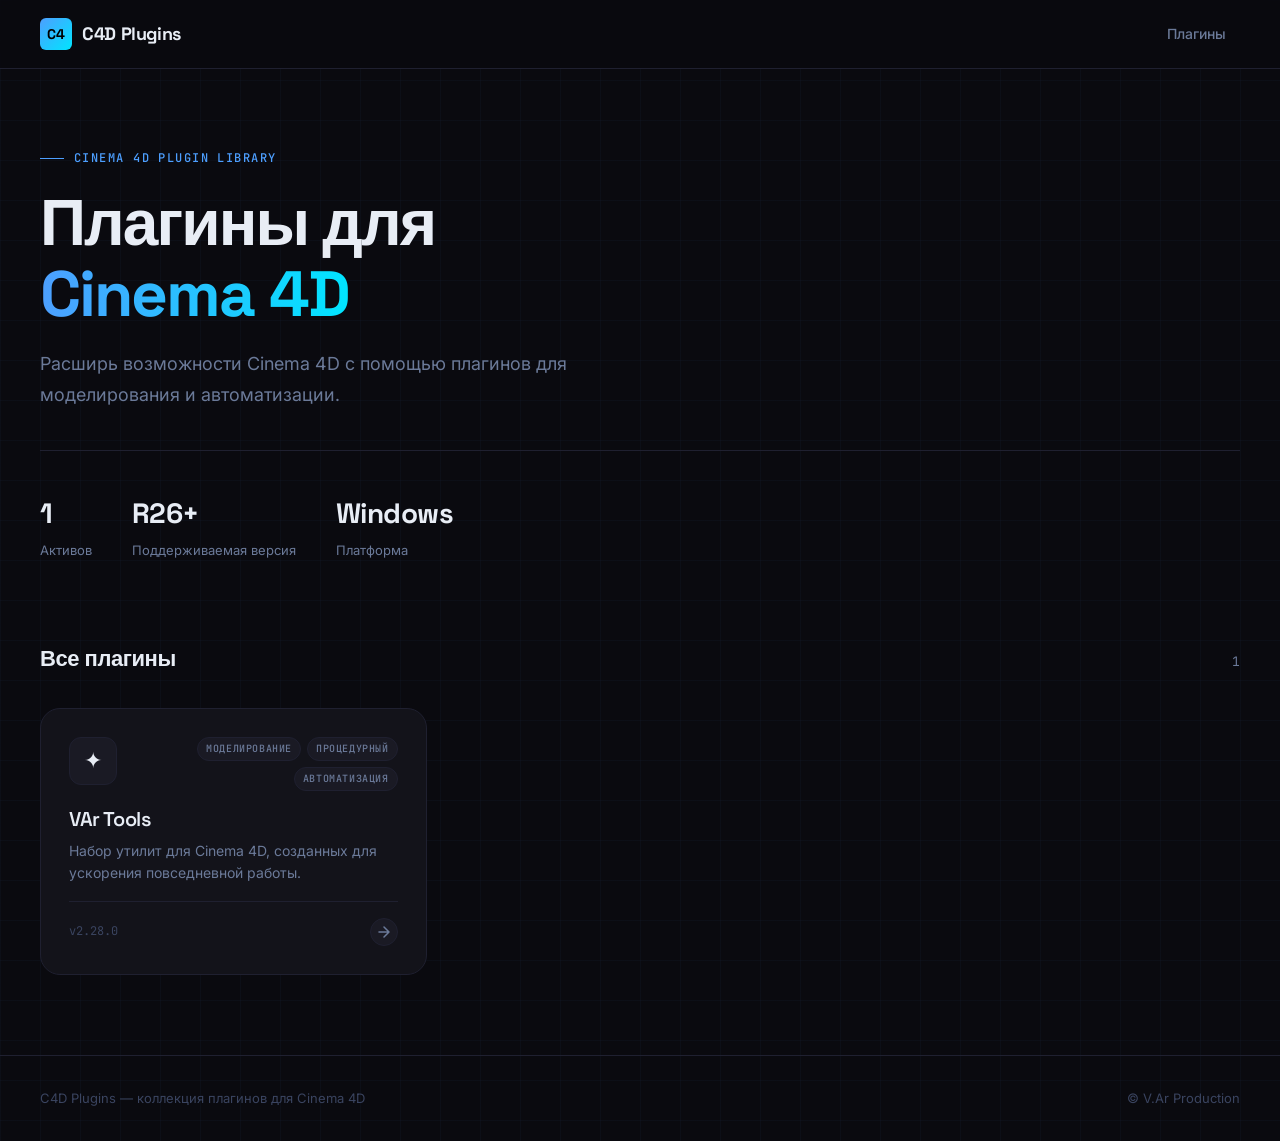
==== web/index.html @ 075938bc "1" ====
<!DOCTYPE html>
<html lang="ru">
<head>
    <meta charset="UTF-8">
    <meta name="viewport" content="width=device-width, initial-scale=1.0">
    <meta name="description" content="Коллекция плагинов для Cinema 4D — инструменты для профессиональных 3D-художников">
    <title>C4D Plugins — Коллекция плагинов для Cinema 4D</title>
    <link rel="stylesheet" href="css/style.css">
</head>
<body class="page-index">

    <!-- Шапка сайта -->
    <header class="site-header">
        <div class="header-inner">
            <a href="index.html" class="site-logo">
                <div class="logo-icon">C4</div>
                C4D Plugins
            </a>
            <nav class="header-nav" aria-label="Основная навигация">
                <a href="index.html">Плагины</a>
            </nav>
        </div>
    </header>

    <!-- Основной контент -->
    <main>
        <div class="page-wrapper">

            <!-- Hero секция -->
            <section class="hero" aria-label="Заголовок страницы">
                <div class="hero-label">Cinema 4D Plugin Library</div>
                <h1 class="hero-title">Плагины для<br><span class="accent">Cinema 4D</span>
                </h1>
                <p class="hero-description">
                    Расширь возможности Cinema 4D с помощью плагинов для моделирования и автоматизации.
                </p>
                <div class="hero-stats">
                    <div class="stat-item">
                        <span class="stat-value" id="stat-plugins">0</span>
                        <span class="stat-label">Активов</span>
                    </div>
                    <div class="stat-item">
                        <span class="stat-value">R26+</span>
                        <span class="stat-label">Поддерживаемая версия</span>
                    </div>
                    <div class="stat-item">
                        <span class="stat-value">Windows</span>
                        <span class="stat-label">Платформа</span>
                    </div>
                </div>
            </section>

            <!-- Сетка плагинов -->
            <section class="plugins-section" aria-label="Список плагинов">
                <div class="section-header">
                    <h2 class="section-title">Все плагины</h2>
                    <span class="section-count" id="plugins-count">—</span>
                </div>

                <!-- Карточки генерируются JavaScript'ом из массива plugins[] в js/main.js -->
                <div class="plugins-grid" id="plugins-grid" role="list">
                    <!-- Индикатор загрузки пока JS не отработал -->
                    <div class="loading-state">
                        <div class="spinner" aria-hidden="true"></div>
                        Загрузка плагинов…
                    </div>
                </div>
            </section>

        </div>
    </main>

    <!-- Подвал -->
    <footer class="site-footer">
        <div class="footer-inner">
            <span class="footer-text">
                C4D Plugins — коллекция плагинов для Cinema 4D
            </span>
            <nav class="footer-links" aria-label="Ссылки подвала">
                <a>© V.Ar Production</a>
            </nav>
        </div>
    </footer>

    <script src="js/main.js"></script>
</body>
</html>
---- web/css/style.css ----
/* ========================================
   Импорт шрифтов
======================================== */
@import url('https://fonts.googleapis.com/css2?family=Space+Grotesk:wght@300;400;500;600;700&family=Inter:wght@300;400;500;600&family=JetBrains+Mono:wght@400;500&display=swap');

/* ========================================
   CSS переменные — цвета, шрифты, отступы
======================================== */
:root {
    --color-bg:          #0A0A0F;
    --color-surface:     #13131A;
    --color-surface-2:   #1A1A24;
    --color-border:      #1F2030;
    --color-border-glow: #4D9FFF33;
    --color-accent:      #4D9FFF;
    --color-cyan:        #00E5FF;
    --color-text:        #E8EDF5;
    --color-muted:       #6B7A99;
    --color-muted-2:     #3A4460;

    --font-display: 'Space Grotesk', sans-serif;
    --font-body:    'Inter', sans-serif;
    --font-mono:    'JetBrains Mono', monospace;

    --radius-sm:  6px;
    --radius-md:  12px;
    --radius-lg:  20px;

    --shadow-card: 0 0 0 1px var(--color-border), 0 4px 24px rgba(0,0,0,0.4);
    --shadow-glow: 0 0 40px rgba(77, 159, 255, 0.15);
    --transition:  0.25s cubic-bezier(0.4, 0, 0.2, 1);
}

/* ========================================
   Сброс и базовые стили
======================================== */
*, *::before, *::after {
    box-sizing: border-box;
    margin: 0;
    padding: 0;
}

html {
    scroll-behavior: smooth;
}

body {
    background-color: var(--color-bg);
    color: var(--color-text);
    font-family: var(--font-body);
    font-size: 16px;
    line-height: 1.6;
    min-height: 100vh;
    /* Сетка в стиле вьюпорта Cinema 4D на фоне */
    background-image:
        linear-gradient(rgba(77, 159, 255, 0.03) 1px, transparent 1px),
        linear-gradient(90deg, rgba(77, 159, 255, 0.03) 1px, transparent 1px);
    background-size: 40px 40px;
}

a {
    color: var(--color-accent);
    text-decoration: none;
    transition: color var(--transition);
}

a:hover {
    color: var(--color-cyan);
}

img {
    max-width: 100%;
    display: block;
}

/* ========================================
   Шапка сайта
======================================== */
.site-header {
    position: sticky;
    top: 0;
    z-index: 100;
    background: rgba(10, 10, 15, 0.85);
    backdrop-filter: blur(16px);
    -webkit-backdrop-filter: blur(16px);
    border-bottom: 1px solid var(--color-border);
    padding: 0 40px;
}

.header-inner {
    max-width: 1280px;
    margin: 0 auto;
    height: 68px;
    display: flex;
    align-items: center;
    justify-content: space-between;
}

/* Логотип / название */
.site-logo {
    display: flex;
    align-items: center;
    gap: 10px;
    font-family: var(--font-display);
    font-size: 18px;
    font-weight: 700;
    color: var(--color-text);
    text-decoration: none;
    letter-spacing: -0.02em;
}

.site-logo .logo-icon {
    width: 32px;
    height: 32px;
    background: linear-gradient(135deg, var(--color-accent), var(--color-cyan));
    border-radius: var(--radius-sm);
    display: flex;
    align-items: center;
    justify-content: center;
    font-size: 14px;
    font-weight: 800;
    color: #000;
    flex-shrink: 0;
}

.site-logo:hover {
    color: var(--color-text);
}

/* Навигация в шапке */
.header-nav {
    display: flex;
    align-items: center;
    gap: 8px;
}

.header-nav a {
    color: var(--color-muted);
    font-size: 14px;
    font-weight: 500;
    padding: 6px 14px;
    border-radius: var(--radius-sm);
    transition: color var(--transition), background var(--transition);
}

.header-nav a:hover {
    color: var(--color-text);
    background: var(--color-surface-2);
}

/* ========================================
   Основной контейнер страниц
======================================== */
.page-wrapper {
    max-width: 1280px;
    margin: 0 auto;
    padding: 0 40px;
}

/* ========================================
   Главная страница — Hero секция
======================================== */
.hero {
    padding: 80px 0 60px;
    position: relative;
}

.hero-label {
    font-family: var(--font-mono);
    font-size: 12px;
    font-weight: 500;
    color: var(--color-accent);
    letter-spacing: 0.12em;
    text-transform: uppercase;
    margin-bottom: 20px;
    display: flex;
    align-items: center;
    gap: 10px;
}

/* Декоративная линия перед лейблом */
.hero-label::before {
    content: '';
    width: 24px;
    height: 1px;
    background: var(--color-accent);
    display: block;
}

.hero-title {
    font-family: var(--font-display);
    font-size: clamp(36px, 5vw, 64px);
    font-weight: 700;
    line-height: 1.1;
    letter-spacing: -0.03em;
    color: var(--color-text);
    margin-bottom: 20px;
}

/* Акцентное слово в заголовке */
.hero-title .accent {
    background: linear-gradient(90deg, var(--color-accent), var(--color-cyan));
    -webkit-background-clip: text;
    -webkit-text-fill-color: transparent;
    background-clip: text;
}

.hero-description {
    font-size: 18px;
    color: var(--color-muted);
    max-width: 560px;
    line-height: 1.7;
    margin-bottom: 40px;
}

/* Строка статистики под описанием */
.hero-stats {
    display: flex;
    gap: 40px;
    padding-top: 40px;
    border-top: 1px solid var(--color-border);
}

.stat-item {
    display: flex;
    flex-direction: column;
    gap: 4px;
}

.stat-value {
    font-family: var(--font-display);
    font-size: 28px;
    font-weight: 700;
    color: var(--color-text);
    letter-spacing: -0.02em;
}

.stat-label {
    font-size: 13px;
    color: var(--color-muted);
    font-weight: 400;
}

/* ========================================
   Сетка плагинов на главной странице
======================================== */
.plugins-section {
    padding: 20px 0 80px;
}

.section-header {
    display: flex;
    align-items: baseline;
    justify-content: space-between;
    margin-bottom: 32px;
}

.section-title {
    font-family: var(--font-display);
    font-size: 22px;
    font-weight: 600;
    color: var(--color-text);
    letter-spacing: -0.02em;
}

.section-count {
    font-family: var(--font-mono);
    font-size: 13px;
    color: var(--color-muted);
}

/* Адаптивная сетка карточек */
.plugins-grid {
    display: grid;
    grid-template-columns: repeat(auto-fill, minmax(320px, 1fr));
    gap: 20px;
}

/* ========================================
   Карточка плагина
======================================== */
.plugin-card {
    background: var(--color-surface);
    border: 1px solid var(--color-border);
    border-radius: var(--radius-lg);
    padding: 28px;
    cursor: pointer;
    transition: border-color var(--transition), box-shadow var(--transition), transform var(--transition);
    text-decoration: none;
    color: inherit;
    display: flex;
    flex-direction: column;
    gap: 16px;
    position: relative;
    overflow: hidden;
}

/* Свечение при наведении */
.plugin-card::before {
    content: '';
    position: absolute;
    inset: 0;
    background: radial-gradient(circle at 50% 0%, rgba(77, 159, 255, 0.06), transparent 70%);
    opacity: 0;
    transition: opacity var(--transition);
    pointer-events: none;
}

.plugin-card:hover {
    border-color: var(--color-border-glow);
    box-shadow: var(--shadow-glow);
    transform: translateY(-2px);
    color: inherit;
}

.plugin-card:hover::before {
    opacity: 1;
}

/* Иконка плагина */
.card-icon {
    width: 48px;
    height: 48px;
    border-radius: var(--radius-md);
    background: var(--color-surface-2);
    border: 1px solid var(--color-border);
    display: flex;
    align-items: center;
    justify-content: center;
    font-size: 22px;
    flex-shrink: 0;
}

/* Шапка карточки: иконка + теги */
.card-header {
    display: flex;
    align-items: flex-start;
    justify-content: space-between;
}

.card-tags {
    display: flex;
    gap: 6px;
    flex-wrap: wrap;
    justify-content: flex-end;
}

.card-tag {
    font-family: var(--font-mono);
    font-size: 10px;
    font-weight: 500;
    letter-spacing: 0.06em;
    text-transform: uppercase;
    padding: 3px 8px;
    border-radius: 100px;
    background: var(--color-surface-2);
    color: var(--color-muted);
    border: 1px solid var(--color-border);
}

/* Выделенный тег с цветом акцента */
.card-tag.featured {
    background: rgba(77, 159, 255, 0.1);
    color: var(--color-accent);
    border-color: rgba(77, 159, 255, 0.3);
}

.card-body {
    flex: 1;
    display: flex;
    flex-direction: column;
    gap: 8px;
}

.card-title {
    font-family: var(--font-display);
    font-size: 20px;
    font-weight: 600;
    color: var(--color-text);
    letter-spacing: -0.02em;
    line-height: 1.25;
}

.card-description {
    font-size: 14px;
    color: var(--color-muted);
    line-height: 1.6;
}

/* Футер карточки: версия и стрелка */
.card-footer {
    display: flex;
    align-items: center;
    justify-content: space-between;
    padding-top: 16px;
    border-top: 1px solid var(--color-border);
    margin-top: auto;
}

.card-version {
    font-family: var(--font-mono);
    font-size: 12px;
    color: var(--color-muted-2);
}

.card-arrow {
    width: 28px;
    height: 28px;
    border-radius: 50%;
    background: var(--color-surface-2);
    border: 1px solid var(--color-border);
    display: flex;
    align-items: center;
    justify-content: center;
    transition: background var(--transition), border-color var(--transition);
}

.plugin-card:hover .card-arrow {
    background: var(--color-accent);
    border-color: var(--color-accent);
}

.card-arrow svg {
    width: 12px;
    height: 12px;
    stroke: var(--color-muted);
    fill: none;
    transition: stroke var(--transition);
}

.plugin-card:hover .card-arrow svg {
    stroke: #000;
}

/* ========================================
   Кнопка добавления нового плагина
======================================== */
.add-plugin-card {
    background: transparent;
    border: 1px dashed var(--color-border);
    border-radius: var(--radius-lg);
    padding: 28px;
    display: flex;
    flex-direction: column;
    align-items: center;
    justify-content: center;
    gap: 12px;
    cursor: pointer;
    transition: border-color var(--transition), background var(--transition);
    text-align: center;
    min-height: 200px;
    text-decoration: none;
}

.add-plugin-card:hover {
    border-color: var(--color-accent);
    background: rgba(77, 159, 255, 0.03);
    color: inherit;
}

.add-icon {
    width: 40px;
    height: 40px;
    border-radius: 50%;
    border: 1px dashed var(--color-muted-2);
    display: flex;
    align-items: center;
    justify-content: center;
    font-size: 20px;
    color: var(--color-muted);
    transition: border-color var(--transition), color var(--transition);
}

.add-plugin-card:hover .add-icon {
    border-color: var(--color-accent);
    color: var(--color-accent);
}

.add-label {
    font-size: 14px;
    font-weight: 500;
    color: var(--color-muted);
    transition: color var(--transition);
}

.add-hint {
    font-size: 12px;
    color: var(--color-muted-2);
}

.add-plugin-card:hover .add-label {
    color: var(--color-accent);
}

/* ========================================
   Страница описания плагина — Hero
======================================== */
.plugin-hero {
    padding: 60px 0 50px;
    border-bottom: 1px solid var(--color-border);
    margin-bottom: 60px;
}

/* Хлебные крошки */
.breadcrumb {
    display: flex;
    align-items: center;
    gap: 8px;
    font-size: 13px;
    color: var(--color-muted);
    margin-bottom: 32px;
    font-family: var(--font-mono);
}

.breadcrumb a {
    color: var(--color-muted);
    transition: color var(--transition);
}

.breadcrumb a:hover {
    color: var(--color-accent);
}

.breadcrumb-sep {
    color: var(--color-muted-2);
}

/* Верхняя строка: иконка + мета-информация */
.plugin-hero-top {
    display: flex;
    align-items: flex-start;
    gap: 24px;
    margin-bottom: 32px;
}

.plugin-hero-icon {
    width: 72px;
    height: 72px;
    border-radius: var(--radius-lg);
    background: var(--color-surface);
    border: 1px solid var(--color-border);
    display: flex;
    align-items: center;
    justify-content: center;
    font-size: 36px;
    flex-shrink: 0;
}

.plugin-hero-meta {
    flex: 1;
}

.plugin-hero-tags {
    display: flex;
    gap: 8px;
    flex-wrap: wrap;
    margin-bottom: 12px;
}

.plugin-hero-name {
    font-family: var(--font-display);
    font-size: clamp(28px, 4vw, 48px);
    font-weight: 700;
    letter-spacing: -0.03em;
    color: var(--color-text);
    line-height: 1.1;
    margin-bottom: 12px;
}

.plugin-hero-tagline {
    font-size: 18px;
    color: var(--color-muted);
    line-height: 1.6;
    max-width: 640px;
}

/* Строка с версией, автором, датой */
.plugin-hero-info {
    display: flex;
    gap: 32px;
    flex-wrap: wrap;
    margin-top: 32px;
    padding-top: 32px;
    border-top: 1px solid var(--color-border);
}

.info-item {
    display: flex;
    flex-direction: column;
    gap: 4px;
}

.info-label {
    font-family: var(--font-mono);
    font-size: 11px;
    letter-spacing: 0.1em;
    text-transform: uppercase;
    color: var(--color-muted-2);
}

.info-value {
    font-size: 15px;
    font-weight: 500;
    color: var(--color-text);
}

/* Кнопки действий в hero */
.plugin-hero-actions {
    display: flex;
    gap: 12px;
    margin-top: 32px;
    flex-wrap: wrap;
}

.btn {
    display: inline-flex;
    align-items: center;
    gap: 8px;
    padding: 10px 20px;
    border-radius: var(--radius-md);
    font-size: 14px;
    font-weight: 600;
    cursor: pointer;
    transition: all var(--transition);
    text-decoration: none;
    border: none;
    font-family: var(--font-body);
}

/* Основная кнопка */
.btn-primary {
    background: var(--color-accent);
    color: #000;
}

.btn-primary:hover {
    background: var(--color-cyan);
    color: #000;
    box-shadow: 0 0 20px rgba(0, 229, 255, 0.3);
}

/* Вторичная кнопка */
.btn-secondary {
    background: var(--color-surface-2);
    color: var(--color-text);
    border: 1px solid var(--color-border);
}

.btn-secondary:hover {
    border-color: var(--color-accent);
    color: var(--color-accent);
}

/* ========================================
   Основной контент страницы плагина
======================================== */
.plugin-content-layout {
    display: grid;
    grid-template-columns: 1fr 300px;
    gap: 48px;
    padding-bottom: 80px;
    align-items: start;
}

/* Левая колонка — основной контент */
.plugin-content-main {
    min-width: 0; /* фикс переполнения в grid */
}

/* Правая колонка — боковая панель */
.plugin-sidebar {
    position: sticky;
    top: 88px; /* высота шапки + отступ */
    display: flex;
    flex-direction: column;
    gap: 20px;
}

/* ========================================
   Блок в боковой панели
======================================== */
.sidebar-block {
    background: var(--color-surface);
    border: 1px solid var(--color-border);
    border-radius: var(--radius-lg);
    padding: 20px;
}

.sidebar-block-title {
    font-family: var(--font-mono);
    font-size: 11px;
    letter-spacing: 0.1em;
    text-transform: uppercase;
    color: var(--color-muted-2);
    margin-bottom: 16px;
}

/* Список требований / совместимости */
.compat-list {
    list-style: none;
    display: flex;
    flex-direction: column;
    gap: 8px;
}

.compat-list li {
    display: flex;
    align-items: center;
    justify-content: space-between;
    font-size: 13px;
}

.compat-name {
    color: var(--color-muted);
}

.compat-value {
    font-family: var(--font-mono);
    font-size: 12px;
    color: var(--color-text);
    background: var(--color-surface-2);
    padding: 2px 8px;
    border-radius: 4px;
}

/* Теги в боковой панели */
.sidebar-tags {
    display: flex;
    gap: 6px;
    flex-wrap: wrap;
}

/* ========================================
   Рендеринг Markdown контента
======================================== */
.md-content {
    color: var(--color-text);
    line-height: 1.75;
}

/* Заголовки в контенте */
.md-content h1,
.md-content h2,
.md-content h3,
.md-content h4 {
    font-family: var(--font-display);
    font-weight: 600;
    letter-spacing: -0.02em;
    color: var(--color-text);
    margin-top: 48px;
    margin-bottom: 16px;
    line-height: 1.25;
}

.md-content h1 { font-size: 32px; margin-top: 0; }
.md-content h2 {
    font-size: 24px;
    padding-bottom: 12px;
    border-bottom: 1px solid var(--color-border);
}
.md-content h3 { font-size: 20px; color: var(--color-accent); }
.md-content h4 { font-size: 16px; color: var(--color-muted); }

.md-content p {
    margin-bottom: 16px;
    color: var(--color-muted);
    font-size: 15px;
}

/* Списки в контенте */
.md-content ul,
.md-content ol {
    margin-bottom: 16px;
    padding-left: 0;
    list-style: none;
    display: flex;
    flex-direction: column;
    gap: 6px;
}

.md-content ul li,
.md-content ol li {
    font-size: 15px;
    color: var(--color-muted);
    padding-left: 20px;
    position: relative;
}

/* Маркер для ненумерованного списка */
.md-content ul li::before {
    content: '';
    position: absolute;
    left: 0;
    top: 10px;
    width: 5px;
    height: 5px;
    border-radius: 50%;
    background: var(--color-accent);
}

/* Нумерованный список */
.md-content ol {
    counter-reset: list-counter;
}

.md-content ol li {
    counter-increment: list-counter;
}

.md-content ol li::before {
    content: counter(list-counter);
    position: absolute;
    left: 0;
    top: 2px;
    font-family: var(--font-mono);
    font-size: 11px;
    color: var(--color-accent);
    font-weight: 600;
}

/* Цитаты */
.md-content blockquote {
    margin: 24px 0;
    padding: 16px 20px;
    border-left: 3px solid var(--color-accent);
    background: rgba(77, 159, 255, 0.05);
    border-radius: 0 var(--radius-sm) var(--radius-sm) 0;
}

.md-content blockquote p {
    margin: 0;
    font-style: italic;
    color: var(--color-text);
}

/* Инлайн код */
.md-content code {
    font-family: var(--font-mono);
    font-size: 13px;
    color: var(--color-cyan);
    background: var(--color-surface-2);
    padding: 2px 6px;
    border-radius: 4px;
    border: 1px solid var(--color-border);
}

/* Блок кода */
.md-content pre {
    margin: 24px 0;
    padding: 20px 24px;
    background: var(--color-surface);
    border: 1px solid var(--color-border);
    border-radius: var(--radius-md);
    overflow-x: auto;
}

.md-content pre code {
    background: none;
    border: none;
    padding: 0;
    font-size: 14px;
    color: var(--color-text);
}

/* Горизонтальная линия */
.md-content hr {
    border: none;
    border-top: 1px solid var(--color-border);
    margin: 40px 0;
}

/* Таблицы */
.md-content table {
    width: 100%;
    border-collapse: collapse;
    margin: 24px 0;
    font-size: 14px;
}

.md-content th {
    font-family: var(--font-mono);
    font-size: 11px;
    letter-spacing: 0.08em;
    text-transform: uppercase;
    color: var(--color-muted-2);
    padding: 10px 16px;
    border-bottom: 1px solid var(--color-border);
    text-align: left;
}

.md-content td {
    padding: 12px 16px;
    border-bottom: 1px solid var(--color-border);
    color: var(--color-muted);
}

.md-content tr:last-child td {
    border-bottom: none;
}

/* Изображения в контенте */
.md-content img {
    border-radius: var(--radius-md);
    border: 1px solid var(--color-border);
    margin: 24px 0;
    width: 100%;
}

/* Ссылки в контенте */
.md-content a {
    color: var(--color-accent);
    text-decoration: underline;
    text-decoration-color: rgba(77, 159, 255, 0.3);
    transition: all var(--transition);
}

.md-content a:hover {
    color: var(--color-cyan);
    text-decoration-color: var(--color-cyan);
}

/* ========================================
   Специальные блоки из Markdown
   (создаются через :::: синтаксис)
======================================== */

/* Блок с предупреждением */
.callout {
    display: flex;
    gap: 14px;
    padding: 16px 20px;
    border-radius: var(--radius-md);
    margin: 24px 0;
    border: 1px solid;
}

.callout-info {
    background: rgba(77, 159, 255, 0.07);
    border-color: rgba(77, 159, 255, 0.25);
}

.callout-warning {
    background: rgba(255, 180, 0, 0.07);
    border-color: rgba(255, 180, 0, 0.25);
}

.callout-danger {
    background: rgba(255, 70, 70, 0.07);
    border-color: rgba(255, 70, 70, 0.25);
}

.callout-tip {
    background: rgba(0, 229, 100, 0.07);
    border-color: rgba(0, 229, 100, 0.25);
}

.callout-icon {
    font-size: 18px;
    flex-shrink: 0;
    margin-top: 1px;
}

.callout-content {
    font-size: 14px;
    line-height: 1.6;
}

.callout-content p {
    margin: 0;
    color: var(--color-text) !important;
}

/* Сетка фич */
.feature-grid {
    display: grid;
    grid-template-columns: repeat(auto-fill, minmax(220px, 1fr));
    gap: 16px;
    margin: 24px 0;
}

.feature-item {
    background: var(--color-surface);
    border: 1px solid var(--color-border);
    border-radius: var(--radius-md);
    padding: 20px;
    transition: border-color var(--transition);
}

.feature-item:hover {
    border-color: var(--color-border-glow);
}

.feature-icon {
    font-size: 24px;
    margin-bottom: 10px;
}

.feature-title {
    font-family: var(--font-display);
    font-size: 15px;
    font-weight: 600;
    color: var(--color-text);
    margin-bottom: 6px;
}

.feature-text {
    font-size: 13px;
    color: var(--color-muted);
    line-height: 1.5;
}

/* Блок с историей изменений */
.changelog-entry {
    display: flex;
    gap: 20px;
    margin-bottom: 24px;
    padding-bottom: 24px;
    border-bottom: 1px solid var(--color-border);
}

.changelog-entry:last-child {
    border-bottom: none;
}

.changelog-version {
    font-family: var(--font-mono);
    font-size: 13px;
    font-weight: 500;
    color: var(--color-accent);
    min-width: 60px;
    padding-top: 2px;
}

.changelog-date {
    font-family: var(--font-mono);
    font-size: 11px;
    color: var(--color-muted-2);
    margin-bottom: 8px;
}

.changelog-items {
    font-size: 14px;
    color: var(--color-muted);
}

/* ========================================
   Индикатор загрузки
======================================== */
.loading-state {
    display: flex;
    flex-direction: column;
    align-items: center;
    justify-content: center;
    padding: 80px 40px;
    gap: 16px;
    color: var(--color-muted);
    font-size: 14px;
}

/* Анимированный спиннер */
.spinner {
    width: 32px;
    height: 32px;
    border: 2px solid var(--color-border);
    border-top-color: var(--color-accent);
    border-radius: 50%;
    animation: spin 0.8s linear infinite;
}

@keyframes spin {
    to { transform: rotate(360deg); }
}

/* Ошибка загрузки */
.error-state {
    display: flex;
    flex-direction: column;
    align-items: center;
    justify-content: center;
    padding: 80px 40px;
    gap: 16px;
    text-align: center;
}

.error-icon {
    font-size: 40px;
    opacity: 0.5;
}

.error-title {
    font-family: var(--font-display);
    font-size: 20px;
    font-weight: 600;
    color: var(--color-text);
}

.error-message {
    font-size: 14px;
    color: var(--color-muted);
    max-width: 400px;
}

/* ========================================
   Подвал сайта
======================================== */
.site-footer {
    border-top: 1px solid var(--color-border);
    padding: 32px 40px;
    margin-top: auto;
}

.footer-inner {
    max-width: 1280px;
    margin: 0 auto;
    display: flex;
    align-items: center;
    justify-content: space-between;
    gap: 20px;
}

.footer-text {
    font-size: 13px;
    color: var(--color-muted-2);
}

.footer-links {
    display: flex;
    gap: 20px;
}

.footer-links a {
    font-size: 13px;
    color: var(--color-muted-2);
    transition: color var(--transition);
}

.footer-links a:hover {
    color: var(--color-accent);
}

/* ========================================
   Страница руководства по синтаксису
======================================== */
.guide-layout {
    display: grid;
    grid-template-columns: 220px 1fr;
    gap: 48px;
    padding: 48px 0 80px;
    align-items: start;
}

/* Боковое оглавление */
.guide-toc {
    position: sticky;
    top: 88px;
}

.toc-title {
    font-family: var(--font-mono);
    font-size: 11px;
    letter-spacing: 0.1em;
    text-transform: uppercase;
    color: var(--color-muted-2);
    margin-bottom: 16px;
}

.toc-list {
    list-style: none;
    display: flex;
    flex-direction: column;
    gap: 2px;
}

.toc-list a {
    display: block;
    font-size: 13px;
    color: var(--color-muted);
    padding: 5px 10px;
    border-radius: var(--radius-sm);
    border-left: 2px solid transparent;
    transition: all var(--transition);
}

.toc-list a:hover,
.toc-list a.active {
    color: var(--color-accent);
    background: rgba(77, 159, 255, 0.07);
    border-left-color: var(--color-accent);
}

/* Блок с примером кода */
.code-example {
    background: var(--color-surface);
    border: 1px solid var(--color-border);
    border-radius: var(--radius-md);
    overflow: hidden;
    margin: 20px 0;
}

.code-example-header {
    display: flex;
    align-items: center;
    justify-content: space-between;
    padding: 10px 16px;
    background: var(--color-surface-2);
    border-bottom: 1px solid var(--color-border);
}

.code-example-label {
    font-family: var(--font-mono);
    font-size: 12px;
    color: var(--color-muted);
}

.copy-btn {
    font-family: var(--font-mono);
    font-size: 11px;
    color: var(--color-muted-2);
    cursor: pointer;
    background: none;
    border: none;
    padding: 2px 8px;
    border-radius: 4px;
    transition: color var(--transition), background var(--transition);
}

.copy-btn:hover {
    color: var(--color-accent);
    background: rgba(77, 159, 255, 0.1);
}

.code-example pre {
    margin: 0;
    padding: 20px;
    overflow-x: auto;
    background: none;
    border: none;
    border-radius: 0;
}

.code-example pre code {
    font-family: var(--font-mono);
    font-size: 13px;
    color: var(--color-text);
    background: none;
    border: none;
    padding: 0;
}

/* ========================================
   Адаптивность — планшеты и мобильные
======================================== */
@media (max-width: 1024px) {
    .plugin-content-layout {
        grid-template-columns: 1fr;
    }

    .plugin-sidebar {
        position: static;
    }

    .guide-layout {
        grid-template-columns: 1fr;
    }

    .guide-toc {
        position: static;
        display: none; /* скрываем оглавление на мобильных */
    }
}

@media (max-width: 768px) {
    .site-header,
    .site-footer {
        padding-left: 20px;
        padding-right: 20px;
    }

    .page-wrapper {
        padding-left: 20px;
        padding-right: 20px;
    }

    .hero {
        padding: 48px 0 40px;
    }

    .hero-stats {
        gap: 24px;
        flex-wrap: wrap;
    }

    .plugins-grid {
        grid-template-columns: 1fr;
    }

    .plugin-hero-top {
        flex-direction: column;
    }

    .plugin-hero-info {
        gap: 20px;
    }

    .plugin-hero-actions {
        flex-direction: column;
    }

    .btn {
        justify-content: center;
    }

    .footer-inner {
        flex-direction: column;
        align-items: flex-start;
    }

    .header-nav {
        display: none; /* на мобильных прячем навигацию */
    }
}

/* ========================================
   Анимация появления элементов
======================================== */
@keyframes fadeInUp {
    from {
        opacity: 0;
        transform: translateY(16px);
    }
    to {
        opacity: 1;
        transform: translateY(0);
    }
}

.animate-in {
    animation: fadeInUp 0.4s ease forwards;
}

/* Задержки для последовательного появления карточек */
.plugin-card:nth-child(1) { animation-delay: 0.05s; }
.plugin-card:nth-child(2) { animation-delay: 0.10s; }
.plugin-card:nth-child(3) { animation-delay: 0.15s; }
.plugin-card:nth-child(4) { animation-delay: 0.20s; }
.plugin-card:nth-child(5) { animation-delay: 0.25s; }
.plugin-card:nth-child(6) { animation-delay: 0.30s; }
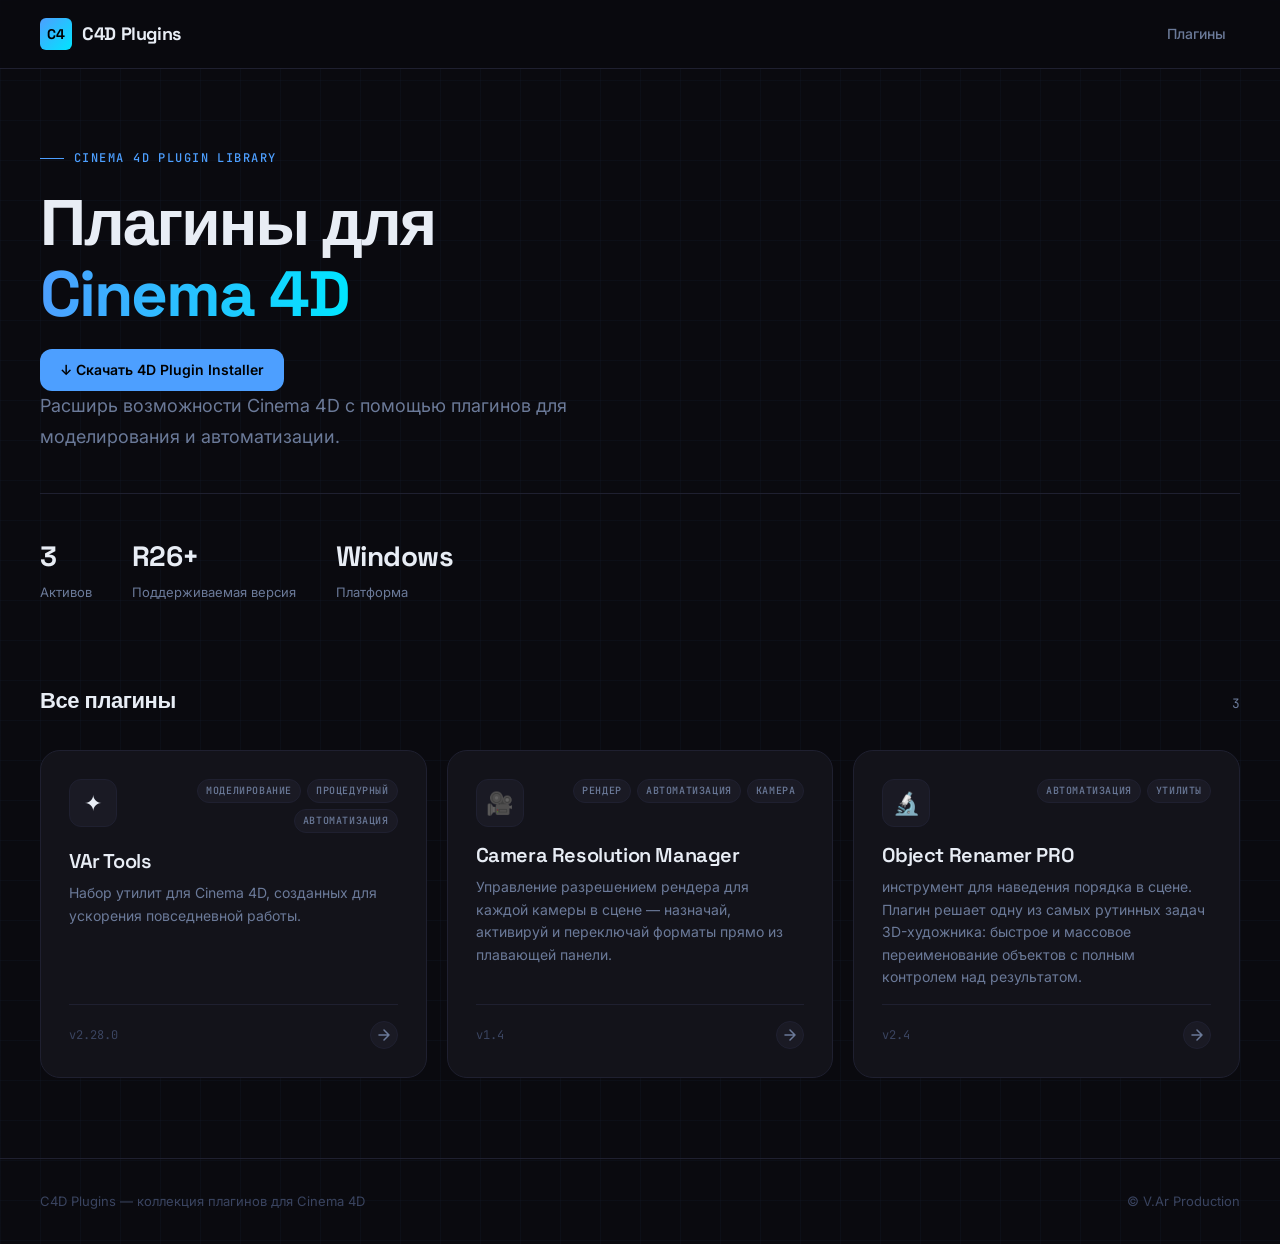
==== commit 6b83aa83: "Update index.html" ====
--- a/web/index.html
+++ b/web/index.html
@@ -31,6 +31,9 @@
                 <div class="hero-label">Cinema 4D Plugin Library</div>
                 <h1 class="hero-title">Плагины для<br><span class="accent">Cinema 4D</span>
                 </h1>
+                <a href="https://github.com/vladvarp/-4D-Plugins/releases/download/C4D/4DPluginInstaller.exe" id="plugin-download" class="btn btn-primary">
+                    ↓ Скачать 4D Plugin Installer
+                </a>
                 <p class="hero-description">
                     Расширь возможности Cinema 4D с помощью плагинов для моделирования и автоматизации.
                 </p>
